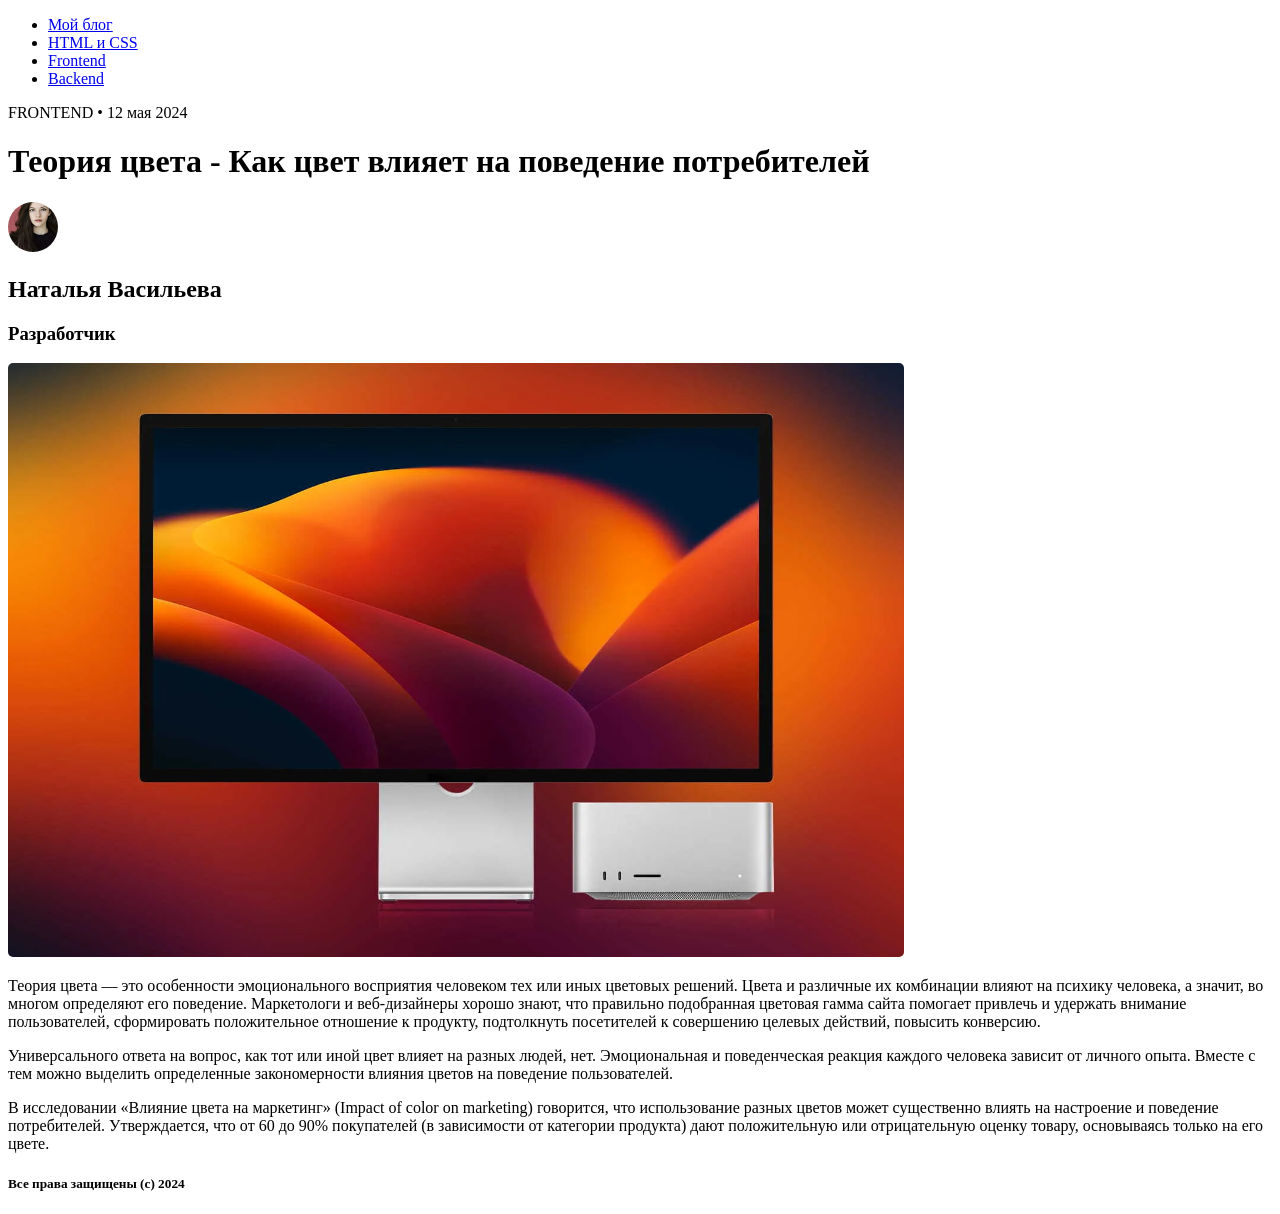
==== 1-Blog/index.html @ a706b4da "Первые три дз" ====
<!DOCTYPE html>
<html lang="en">
    <head>
        <meta charset="UTF-8">
        <meta name="viewport" content="width=device-width, initial-scale=1.0">
        <title>Blog</title>
    </head>
    <body>
        <nav>
            <ul>
                <li><a href="_blank">Мой блог</a></li>
                <li><a href="_blank">HTML и CSS</a></li>
                <li><a href="_blank">Frontend</a></li>
                <li><a href="_blank">Backend</a></li>  
            </ul>
        </nav>
        <span>FRONTEND &bull; 12 мая 2024</span>
        <main>
            <h1>Теория цвета - Как цвет влияет на поведение потребителей</h1>
            <div>
                <img src="./Ellipse 1.svg" alt="Девушка разработчик">
                <h2>
                    Наталья Васильева
                </h2>
                <h3>Разработчик</h3>
            </div>
            <section>
                <div>
                    <img src="./Rectangle 181.svg" alt="Телевизор с подсветкой и умной колонкой">
                </div>
            </section>
            <section>
                <p>Теория цвета — это особенности эмоционального восприятия человеком тех или иных цветовых решений. Цвета и различные их комбинации влияют на психику человека, а значит, во многом определяют его поведение. Маркетологи и веб-дизайнеры хорошо знают, что правильно подобранная цветовая гамма сайта помогает привлечь и удержать внимание пользователей, сформировать положительное отношение к продукту, подтолкнуть посетителей к совершению целевых действий, повысить конверсию.</p>
                <p>Универсального ответа на вопрос, как тот или иной цвет влияет на разных людей, нет. Эмоциональная и поведенческая реакция каждого человека зависит от личного опыта. Вместе с тем можно выделить определенные закономерности влияния цветов на поведение пользователей.</p>
                <p>В исследовании «Влияние цвета на маркетинг» (Impact of color on marketing) говорится, что использование разных цветов может существенно влиять на настроение и поведение потребителей. Утверждается, что от 60 до 90% покупателей (в зависимости от категории продукта) дают положительную или отрицательную оценку товару, основываясь только на его цвете.</p>
            </section>  
            <h5>Все права защищены (c) 2024</h5>
        </main>
    </body>
</html>
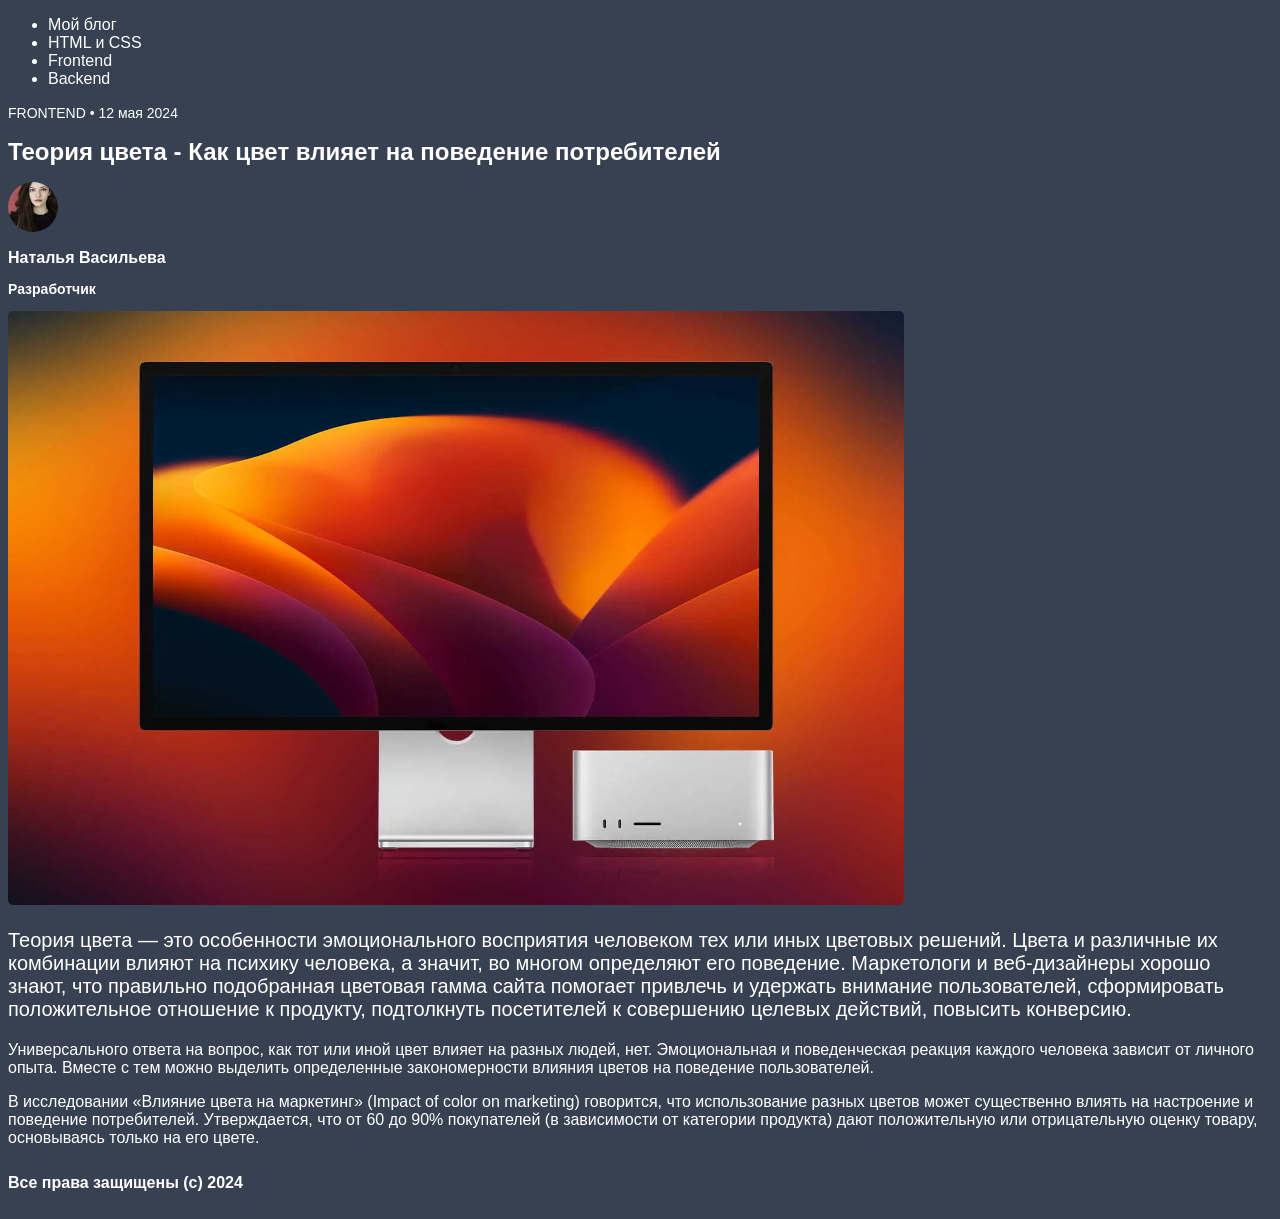
==== commit 57037691: "Второе дз. Добавил стили по шрифтам" ====
--- a/1-Blog/index.html
+++ b/1-Blog/index.html
@@ -4,6 +4,7 @@
         <meta charset="UTF-8">
         <meta name="viewport" content="width=device-width, initial-scale=1.0">
         <title>Blog</title>
+        <link rel="stylesheet" href="style.css">
     </head>
     <body>
         <nav>
@@ -18,7 +19,7 @@
         <main>
             <h1>Теория цвета - Как цвет влияет на поведение потребителей</h1>
             <div>
-                <img src="./Ellipse 1.svg" alt="Девушка разработчик">
+                <img src="./ellipse_1.svg" alt="Девушка разработчик">
                 <h2>
                     Наталья Васильева
                 </h2>
@@ -26,13 +27,13 @@
             </div>
             <section>
                 <div>
-                    <img src="./Rectangle 181.svg" alt="Телевизор с подсветкой и умной колонкой">
+                    <img src="./rectangle_181.svg" alt="Телевизор с подсветкой и умной колонкой">
                 </div>
             </section>
             <section>
-                <p>Теория цвета — это особенности эмоционального восприятия человеком тех или иных цветовых решений. Цвета и различные их комбинации влияют на психику человека, а значит, во многом определяют его поведение. Маркетологи и веб-дизайнеры хорошо знают, что правильно подобранная цветовая гамма сайта помогает привлечь и удержать внимание пользователей, сформировать положительное отношение к продукту, подтолкнуть посетителей к совершению целевых действий, повысить конверсию.</p>
-                <p>Универсального ответа на вопрос, как тот или иной цвет влияет на разных людей, нет. Эмоциональная и поведенческая реакция каждого человека зависит от личного опыта. Вместе с тем можно выделить определенные закономерности влияния цветов на поведение пользователей.</p>
-                <p>В исследовании «Влияние цвета на маркетинг» (Impact of color on marketing) говорится, что использование разных цветов может существенно влиять на настроение и поведение потребителей. Утверждается, что от 60 до 90% покупателей (в зависимости от категории продукта) дают положительную или отрицательную оценку товару, основываясь только на его цвете.</p>
+                <p class="firstP">Теория цвета — это особенности эмоционального восприятия человеком тех или иных цветовых решений. Цвета и различные их комбинации влияют на психику человека, а значит, во многом определяют его поведение. Маркетологи и веб-дизайнеры хорошо знают, что правильно подобранная цветовая гамма сайта помогает привлечь и удержать внимание пользователей, сформировать положительное отношение к продукту, подтолкнуть посетителей к совершению целевых действий, повысить конверсию.</p>
+                <p class="secondP">Универсального ответа на вопрос, как тот или иной цвет влияет на разных людей, нет. Эмоциональная и поведенческая реакция каждого человека зависит от личного опыта. Вместе с тем можно выделить определенные закономерности влияния цветов на поведение пользователей.</p>
+                <p class="lastP">В исследовании «Влияние цвета на маркетинг» (Impact of color on marketing) говорится, что использование разных цветов может существенно влиять на настроение и поведение потребителей. Утверждается, что от 60 до 90% покупателей (в зависимости от категории продукта) дают положительную или отрицательную оценку товару, основываясь только на его цвете.</p>
             </section>  
             <h5>Все права защищены (c) 2024</h5>
         </main>
--- a/1-Blog/style.css
+++ b/1-Blog/style.css
@@ -0,0 +1,35 @@
+body {
+    font-family: 'Franklin Gothic Medium', 'Arial Narrow', Arial, sans-serif;
+    background-color: #374151;
+    color: #FFFFFF;
+}
+
+a {
+    color: #FFFFFF;
+    text-decoration: none;
+}
+h1 {
+    font-size: 24px;
+}
+
+h2 {
+    font-size: 16px;
+}
+h3 {
+    font-size: 14px;
+}
+span {
+    font-size: 14px;
+}
+
+.firstP {
+    font-size: 20px;
+}
+
+p {
+    font-size: 16px;
+}
+
+h5 {
+    font-size: 16px;
+}
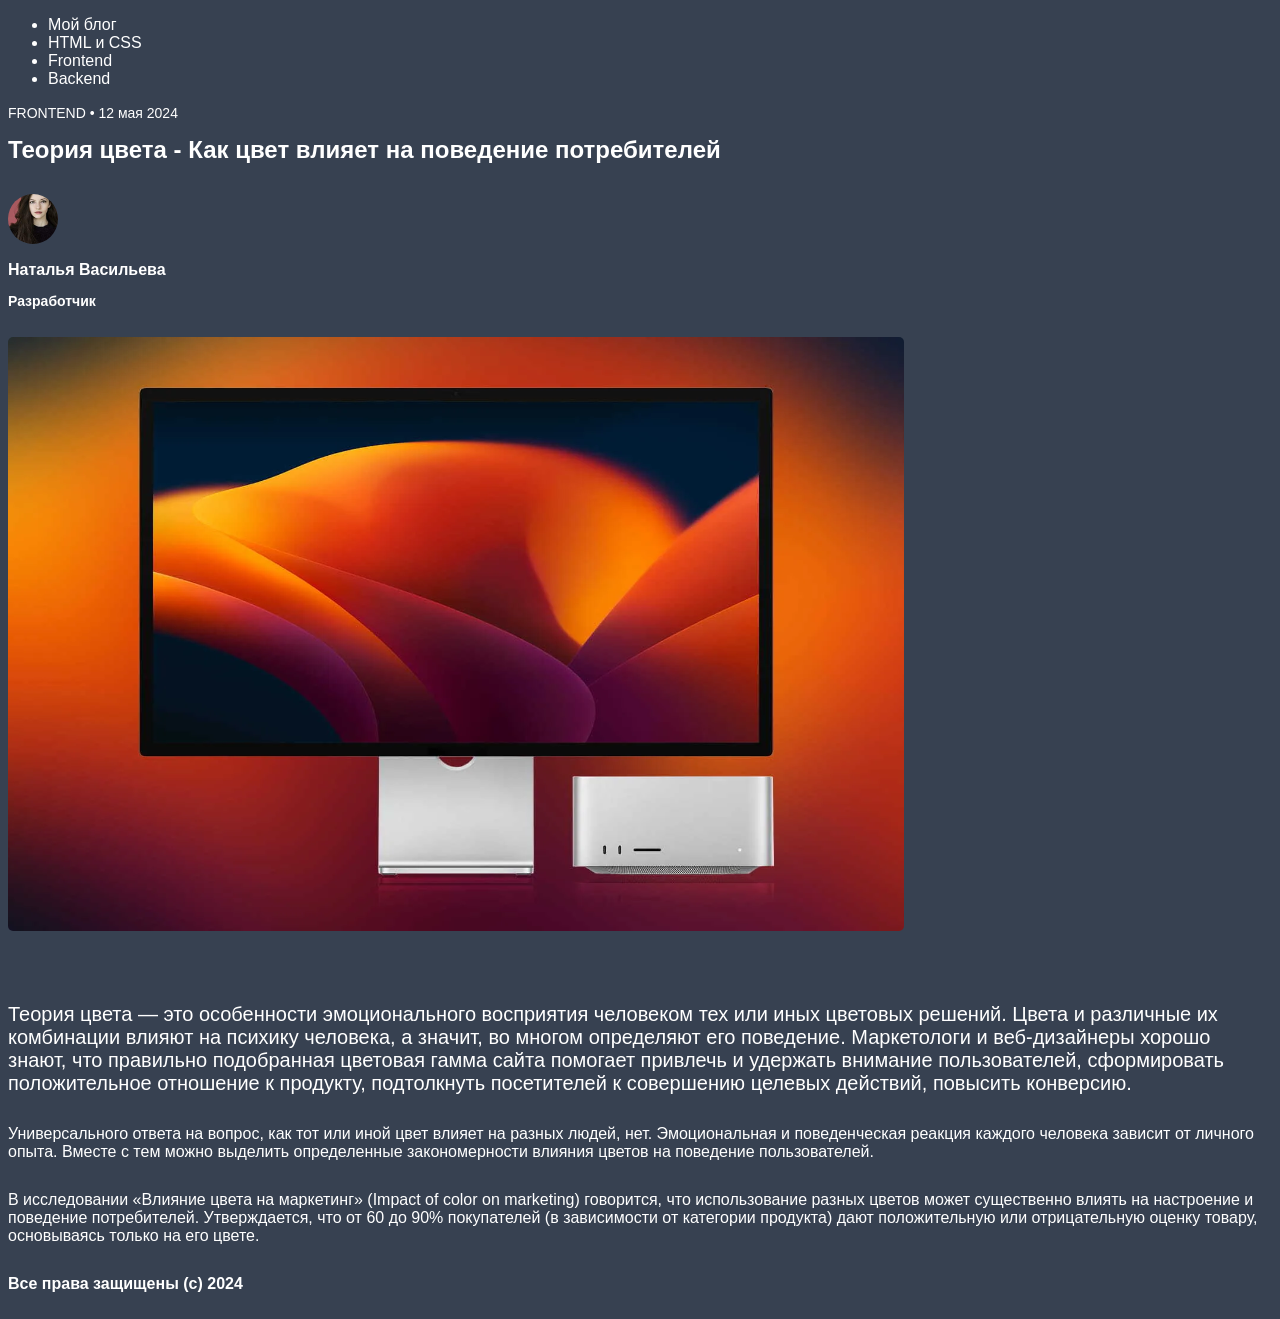
==== commit 7618d1a0: "С отступами." ====
--- a/1-Blog/index.html
+++ b/1-Blog/index.html
@@ -26,7 +26,7 @@
                 <h3>Разработчик</h3>
             </div>
             <section>
-                <div>
+                <div class="imageComp">
                     <img src="./rectangle_181.svg" alt="Телевизор с подсветкой и умной колонкой">
                 </div>
             </section>
--- a/1-Blog/style.css
+++ b/1-Blog/style.css
@@ -10,6 +10,7 @@
 }
 h1 {
     font-size: 24px;
+    margin: 14px auto 30px;
 }
 
 h2 {
@@ -17,6 +18,7 @@
 }
 h3 {
     font-size: 14px;
+    margin: 0px auto 28px;
 }
 span {
     font-size: 14px;
@@ -28,8 +30,13 @@
 
 p {
     font-size: 16px;
+    margin: 30px auto;
 }
 
 h5 {
     font-size: 16px;
+}
+
+.imageComp {
+    margin: 28px auto 68px;
 }
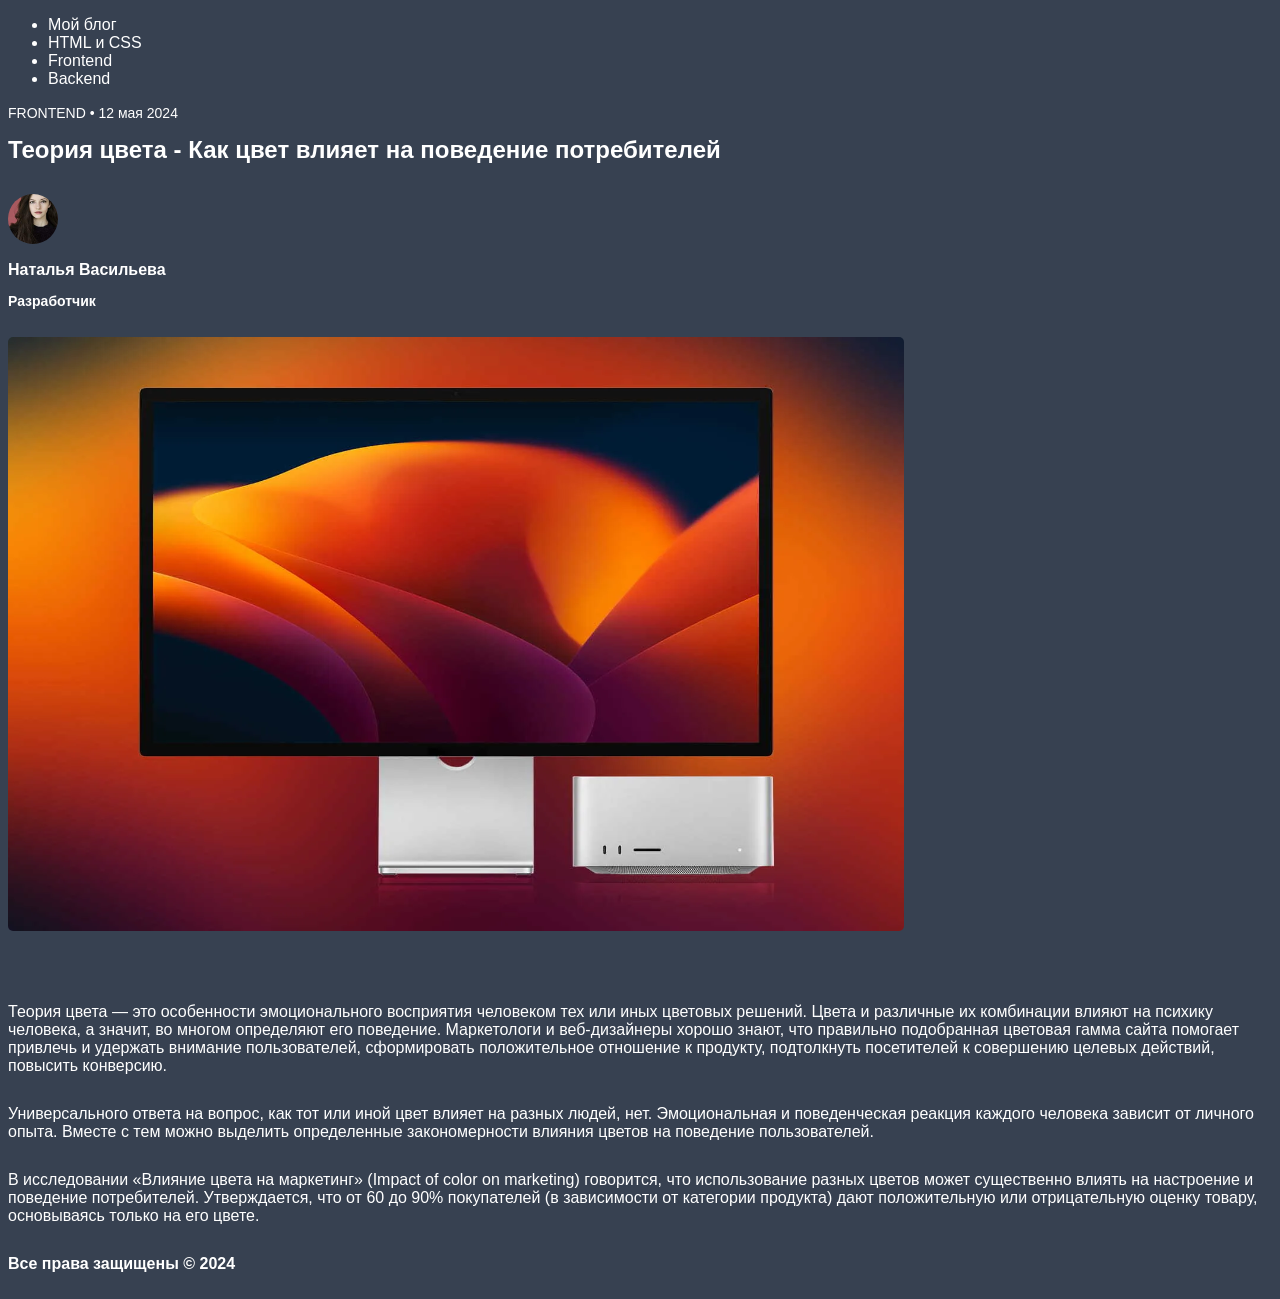
==== commit 67f23c92: "Испривил классы вставил мнемоник" ====
--- a/1-Blog/index.html
+++ b/1-Blog/index.html
@@ -31,11 +31,11 @@
                 </div>
             </section>
             <section>
-                <p class="firstP">Теория цвета — это особенности эмоционального восприятия человеком тех или иных цветовых решений. Цвета и различные их комбинации влияют на психику человека, а значит, во многом определяют его поведение. Маркетологи и веб-дизайнеры хорошо знают, что правильно подобранная цветовая гамма сайта помогает привлечь и удержать внимание пользователей, сформировать положительное отношение к продукту, подтолкнуть посетителей к совершению целевых действий, повысить конверсию.</p>
-                <p class="secondP">Универсального ответа на вопрос, как тот или иной цвет влияет на разных людей, нет. Эмоциональная и поведенческая реакция каждого человека зависит от личного опыта. Вместе с тем можно выделить определенные закономерности влияния цветов на поведение пользователей.</p>
-                <p class="lastP">В исследовании «Влияние цвета на маркетинг» (Impact of color on marketing) говорится, что использование разных цветов может существенно влиять на настроение и поведение потребителей. Утверждается, что от 60 до 90% покупателей (в зависимости от категории продукта) дают положительную или отрицательную оценку товару, основываясь только на его цвете.</p>
+                <p class="paragraph first">Теория цвета — это особенности эмоционального восприятия человеком тех или иных цветовых решений. Цвета и различные их комбинации влияют на психику человека, а значит, во многом определяют его поведение. Маркетологи и веб-дизайнеры хорошо знают, что правильно подобранная цветовая гамма сайта помогает привлечь и удержать внимание пользователей, сформировать положительное отношение к продукту, подтолкнуть посетителей к совершению целевых действий, повысить конверсию.</p>
+                <p class="paragraph second">Универсального ответа на вопрос, как тот или иной цвет влияет на разных людей, нет. Эмоциональная и поведенческая реакция каждого человека зависит от личного опыта. Вместе с тем можно выделить определенные закономерности влияния цветов на поведение пользователей.</p>
+                <p class="paragraph third">В исследовании «Влияние цвета на маркетинг» (Impact of color on marketing) говорится, что использование разных цветов может существенно влиять на настроение и поведение потребителей. Утверждается, что от 60 до 90% покупателей (в зависимости от категории продукта) дают положительную или отрицательную оценку товару, основываясь только на его цвете.</p>
             </section>  
-            <h5>Все права защищены (c) 2024</h5>
+            <h5>Все права защищены &copy; 2024</h5>
         </main>
     </body>
 </html>
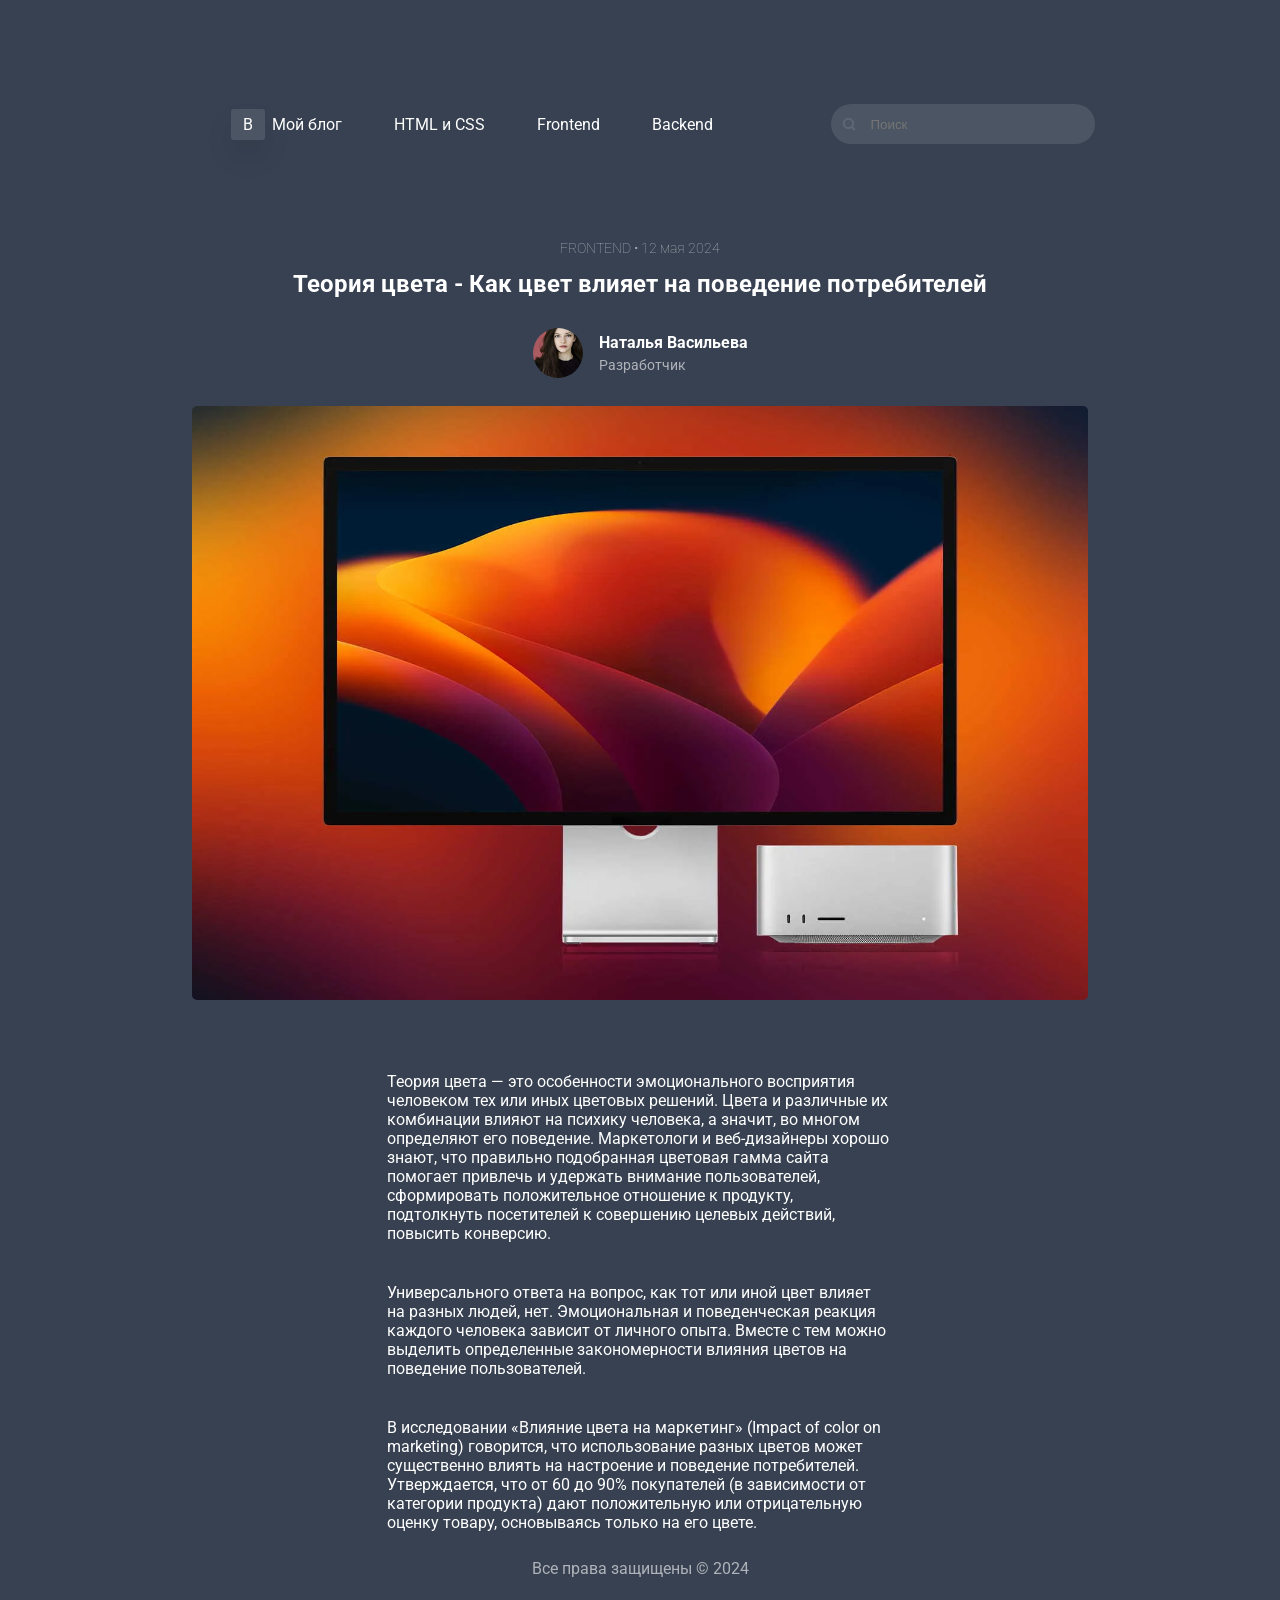
==== commit 777a84f8: "flex блога" ====
--- a/1-Blog/index.html
+++ b/1-Blog/index.html
@@ -5,32 +5,40 @@
         <meta name="viewport" content="width=device-width, initial-scale=1.0">
         <title>Blog</title>
         <link rel="stylesheet" href="style.css">
+        <link rel="preconnect" href="https://fonts.googleapis.com">
+        <link rel="preconnect" href="https://fonts.gstatic.com" crossorigin>
+        <link
+            href="https://fonts.googleapis.com/css2?family=Open+Sans:ital,wght@0,300..800;1,300..800&family=Roboto:ital,wght@0,100..900;1,100..900&display=swap"
+            rel="stylesheet">
     </head>
     <body>
         <nav>
             <ul>
+                <div class="blog">B</div>
                 <li><a href="_blank">Мой блог</a></li>
                 <li><a href="_blank">HTML и CSS</a></li>
                 <li><a href="_blank">Frontend</a></li>
-                <li><a href="_blank">Backend</a></li>  
+                <li><a href="_blank">Backend</a></li>
+                <img class="searchIcon" src="./search.svg" alt="иконка лупы">
+                <input type="text" class="mainInput" placeholder="Поиск">
             </ul>
         </nav>
         <span>FRONTEND &bull; 12 мая 2024</span>
         <main>
             <h1>Теория цвета - Как цвет влияет на поведение потребителей</h1>
-            <div>
+            <div class="author">
                 <img src="./ellipse_1.svg" alt="Девушка разработчик">
-                <h2>
-                    Наталья Васильева
-                </h2>
-                <h3>Разработчик</h3>
+                <div>
+                    <h2>Наталья Васильева</h2>
+                    <h3>Разработчик</h3>
+                </div>
             </div>
             <section>
                 <div class="imageComp">
                     <img src="./rectangle_181.svg" alt="Телевизор с подсветкой и умной колонкой">
                 </div>
             </section>
-            <section>
+            <section class="paragraph section">
                 <p class="paragraph first">Теория цвета — это особенности эмоционального восприятия человеком тех или иных цветовых решений. Цвета и различные их комбинации влияют на психику человека, а значит, во многом определяют его поведение. Маркетологи и веб-дизайнеры хорошо знают, что правильно подобранная цветовая гамма сайта помогает привлечь и удержать внимание пользователей, сформировать положительное отношение к продукту, подтолкнуть посетителей к совершению целевых действий, повысить конверсию.</p>
                 <p class="paragraph second">Универсального ответа на вопрос, как тот или иной цвет влияет на разных людей, нет. Эмоциональная и поведенческая реакция каждого человека зависит от личного опыта. Вместе с тем можно выделить определенные закономерности влияния цветов на поведение пользователей.</p>
                 <p class="paragraph third">В исследовании «Влияние цвета на маркетинг» (Impact of color on marketing) говорится, что использование разных цветов может существенно влиять на настроение и поведение потребителей. Утверждается, что от 60 до 90% покупателей (в зависимости от категории продукта) дают положительную или отрицательную оценку товару, основываясь только на его цвете.</p>
--- a/1-Blog/style.css
+++ b/1-Blog/style.css
@@ -1,7 +1,26 @@
 body {
-    font-family: 'Franklin Gothic Medium', 'Arial Narrow', Arial, sans-serif;
+    font-family: 'Roboto', sans-serif;
     background-color: #374151;
     color: #FFFFFF;
+    display: flex;
+    flex-direction: column;
+    justify-content: center;
+    align-items: center;
+}
+
+main {
+    display: flex;
+    flex-direction: column;
+    justify-content: center;
+    align-items: center;
+}
+
+ul {
+    display: flex;
+    gap: 52px;
+    list-style-type: none;
+    padding: 80px 0;
+    align-items: center;
 }
 
 a {
@@ -15,28 +34,73 @@
 
 h2 {
     font-size: 16px;
+    margin: 5px 0 5px;
 }
+
 h3 {
     font-size: 14px;
-    margin: 0px auto 28px;
+    opacity: 60%;
+    font-weight: 400;
+    margin: 0;
+    
 }
+
+.author {
+    display: flex;
+    flex-direction: row;
+    gap: 16px;
+}
+
 span {
     font-size: 14px;
+    opacity: 60%;
+    font-weight: 100;
 }
 
-.firstP {
-    font-size: 20px;
+.paragraph.section {
+    display: flex;
+    flex-direction: column;
+    width: 40%;
+    gap: 40px;
+    font-size: 16px;
 }
 
 p {
-    font-size: 16px;
-    margin: 30px auto;
+    display: flex;
+    margin: 0;
+    font-weight: 400;
 }
 
 h5 {
     font-size: 16px;
+    opacity: 60%;
+    font-weight: 400;
 }
 
 .imageComp {
     margin: 28px auto 68px;
+}
+
+.blog {
+    position: relative;
+    left: 5%;
+    background-color: #4B5563;
+    padding: 6px 12px;
+    border-radius: 3px;
+    box-shadow: 0 16px 30px #00000015;
+}
+
+.mainInput {
+    border: none;
+    background-color: #4B5563;
+    height: 40px;
+    width: 224px;
+    border-radius: 100px;
+    padding: 0 0 0 40px;
+    color: #FFFFFF;
+}
+
+.searchIcon {
+    position: relative;
+    left: 8.5%;
 }
